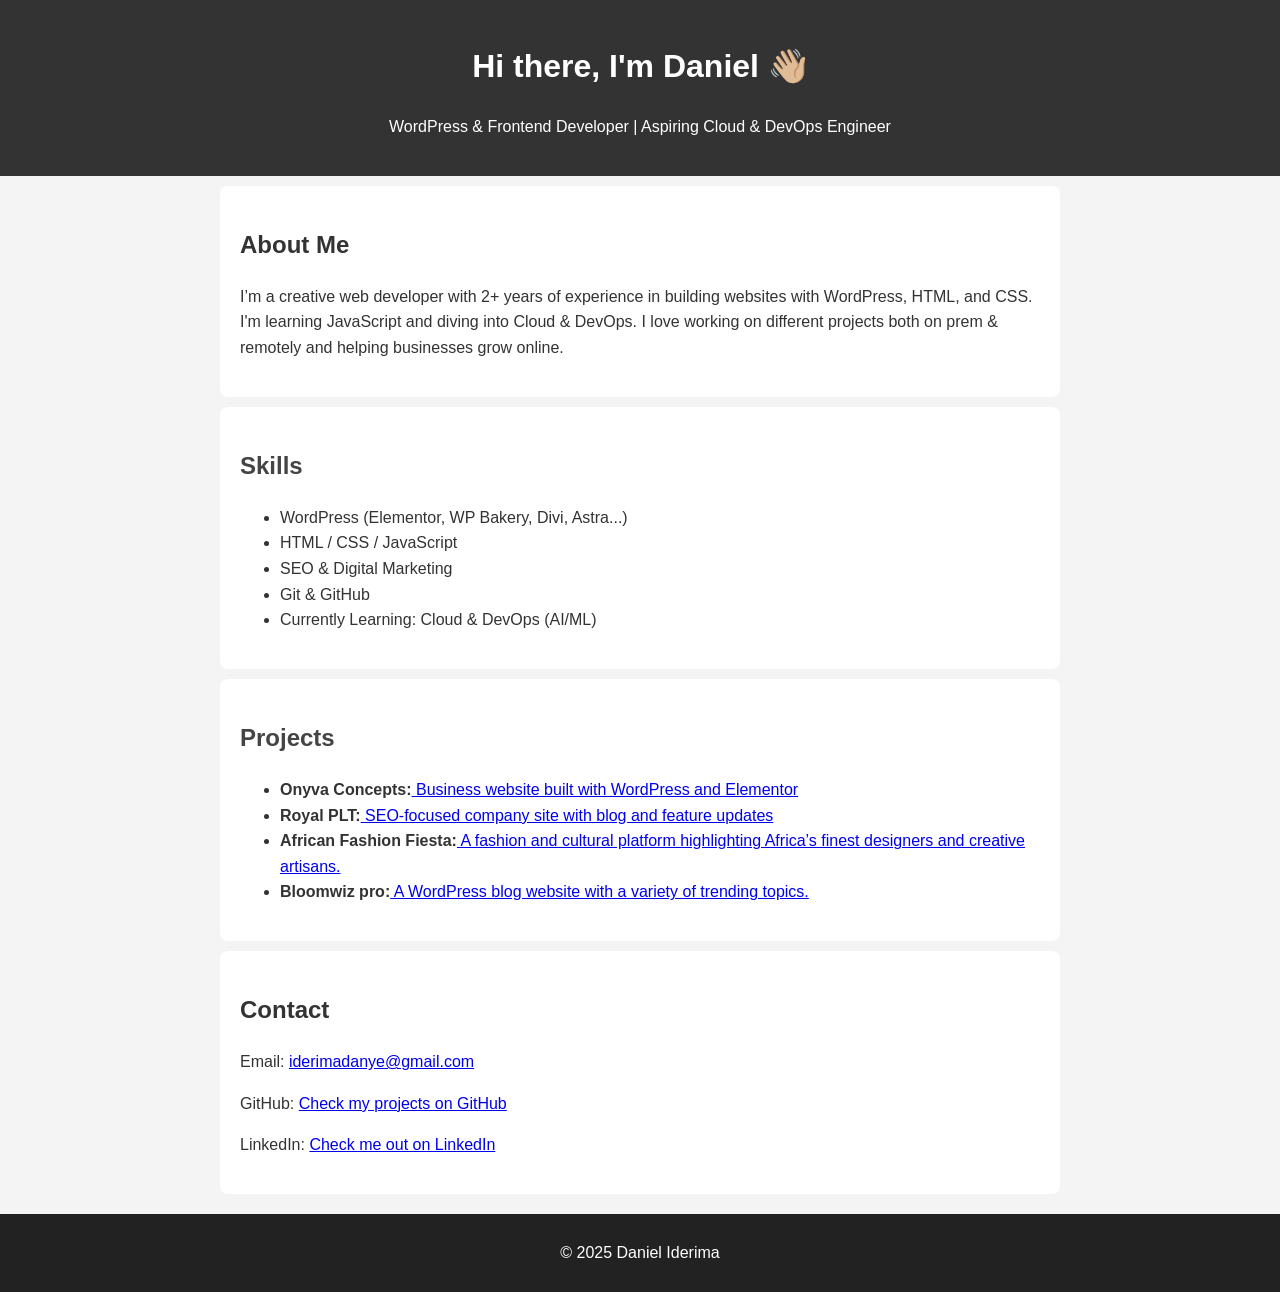
==== index.html @ c2c0e484 "add new site links" ====
<!DOCTYPE html>
<html lang="en">
<head>
    <meta charset="UTF-8">
    <meta name="viewport" content="width=device-width, initial-scale=1.0">
    <title>Iderima's Portfolio</title>
    <link rel="stylesheet" href="style.css">
</head>
<body>
    <!--Introduction-->
    <header>
        <h1>Hi there, I'm Daniel 👋🏼</h1>
        <p> WordPress & Frontend Developer | Aspiring Cloud & DevOps Engineer </p>
    </header>

    <!--About-->
    <section id="about">
        <h1>About Me</h1>
        <p>I’m a creative web developer with 2+ years of experience in building websites with WordPress, HTML, and CSS. I'm learning JavaScript and diving into Cloud & DevOps. I love working on different projects both on prem & remotely and helping businesses grow online.</p>
    </section>
    
    <!--Skills-->
    <section id="skills">
        <h2>Skills</h2>
        <p>
            <ul>
                <li>WordPress (Elementor, WP Bakery, Divi, Astra...)</li>
                <li>HTML / CSS / JavaScript</li>
                <li>SEO & Digital Marketing</li>
                <li>Git & GitHub</li>
                <li>Currently Learning: Cloud & DevOps (AI/ML)</li>
            </ul>
        </p>
    </section>

    <!--Projects-->
     <section id="projects">
        <h2>Projects</h2>
        <ul>
            <li><strong>Onyva Concepts:</strong><a href="https://onyvaconcepts.com"> Business website built with WordPress and Elementor</a></li>
            <li><strong>Royal PLT:</strong><a href="https://royalplt.net"> SEO-focused company site with blog and feature updates</a></li>
            <li><strong>African Fashion Fiesta:</strong><a href="https://africanfashionfiesta.com">  A fashion and cultural platform highlighting Africa’s finest designers and creative artisans.</a></li>	
	    <li><strong>Bloomwiz pro:</strong><a href="https://bloomwiz.pro"> A WordPress blog website with a variety of trending topics.</a></li>

        </ul>
    </section>
    
    <!--Contact-->
    <section id="contact">
        <h1>Contact</h1>
        <p>Email: <a href="mailto:iderimadanye@gmail.com">iderimadanye@gmail.com</a></p> 
        <p>GitHub: <a href="https://babadeeesu.github.io/Iderima-portfolio/" target="_blank">Check my projects on GitHub</a></p>   
        <p>LinkedIn: <a href="https://linkedin.com/in/daniel-iderima-666298228/" target="_blank">Check me out on LinkedIn</a></p>   

    </section>

    <footer>
        <p>© 2025 Daniel Iderima</p>
    </footer>
</body>
</html>
---- style.css ----
body {
    font-family: Arial, sans-serif;
    margin: 0;
    padding: 0;
    line-height: 1.6;
    background-color: #f4f4f4;
    color: #333;
}

header {
    background-color: #333;
    color: #fff;
    padding: 20px;
    text-align: center;
}

section {
    padding: 20px;
    margin: 0 auto;
    max-width: 800px;
    background: white;
    margin-top: 10px;
    border-radius: 8px;
}

h2 {
    color: #444;
}

footer {
    text-align: center;
    padding: 10px;
    background: #222;
    color: white;
    margin-top: 20px;
}
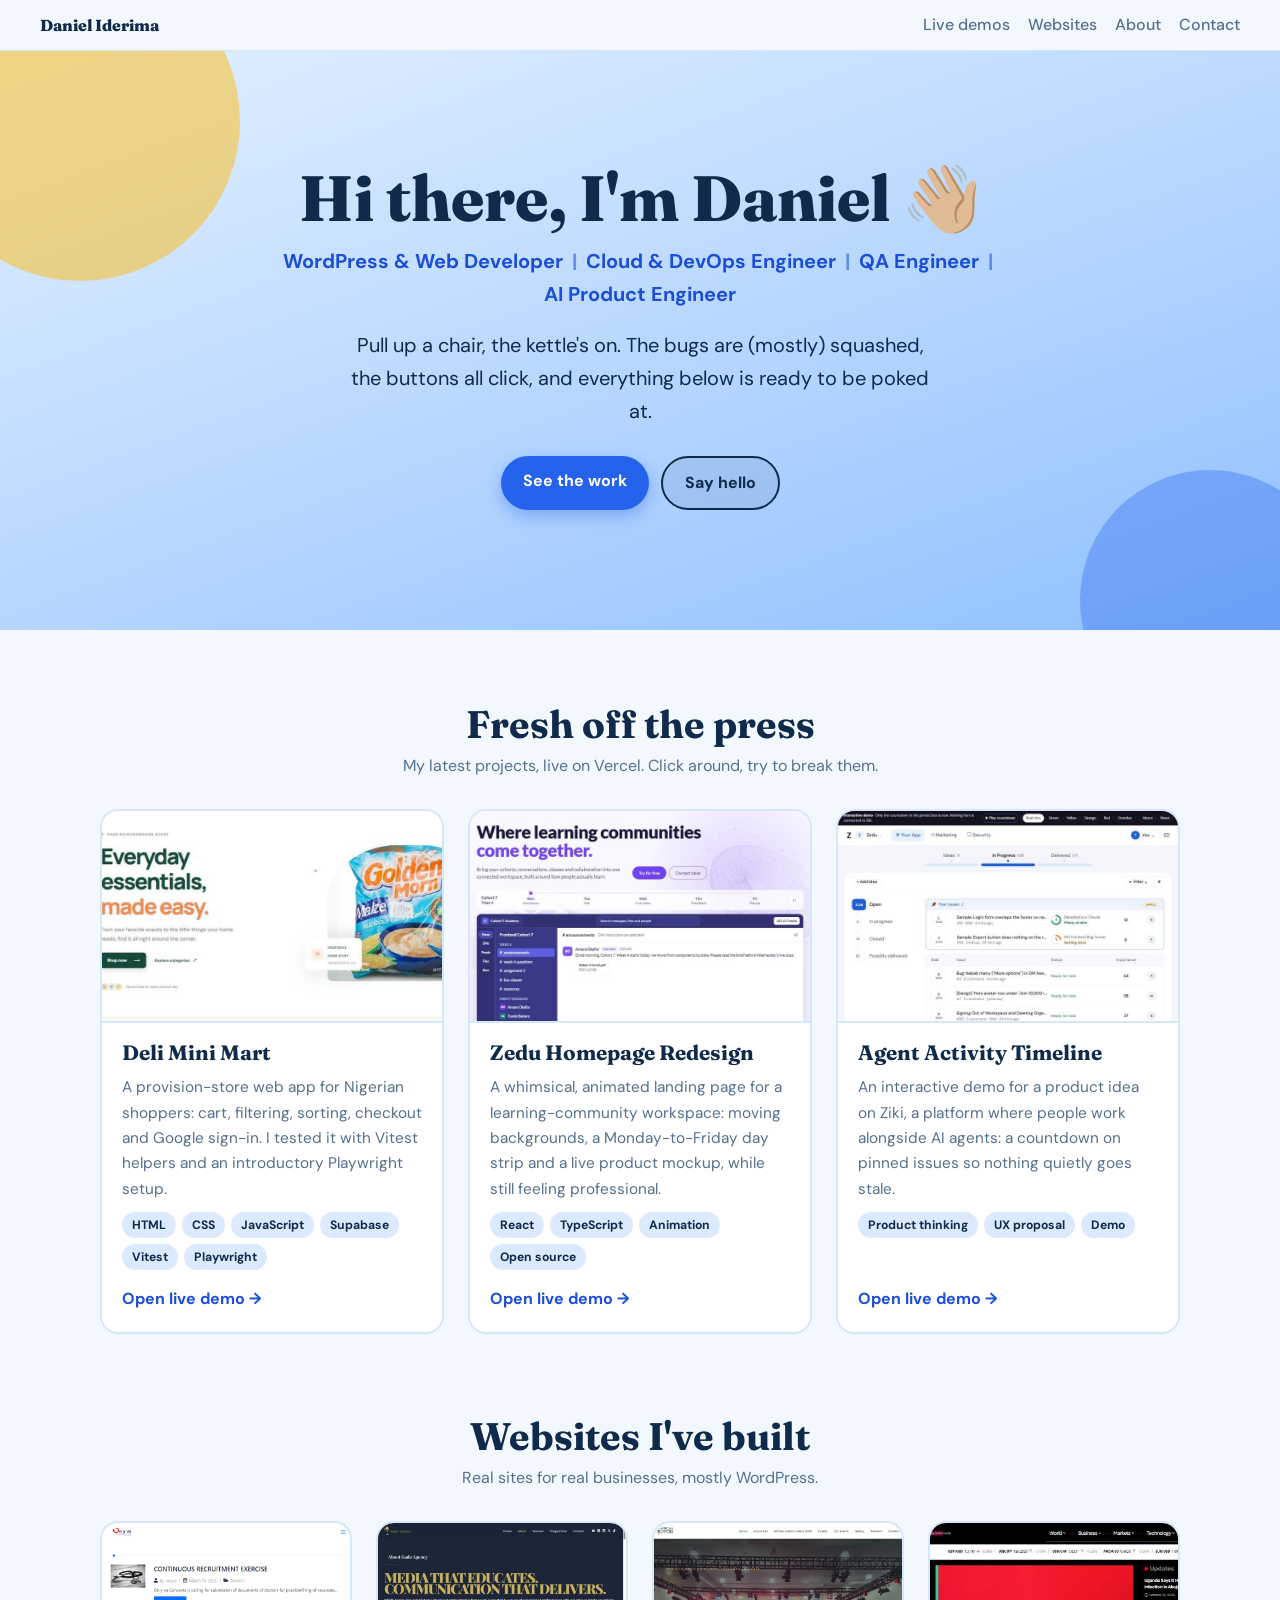
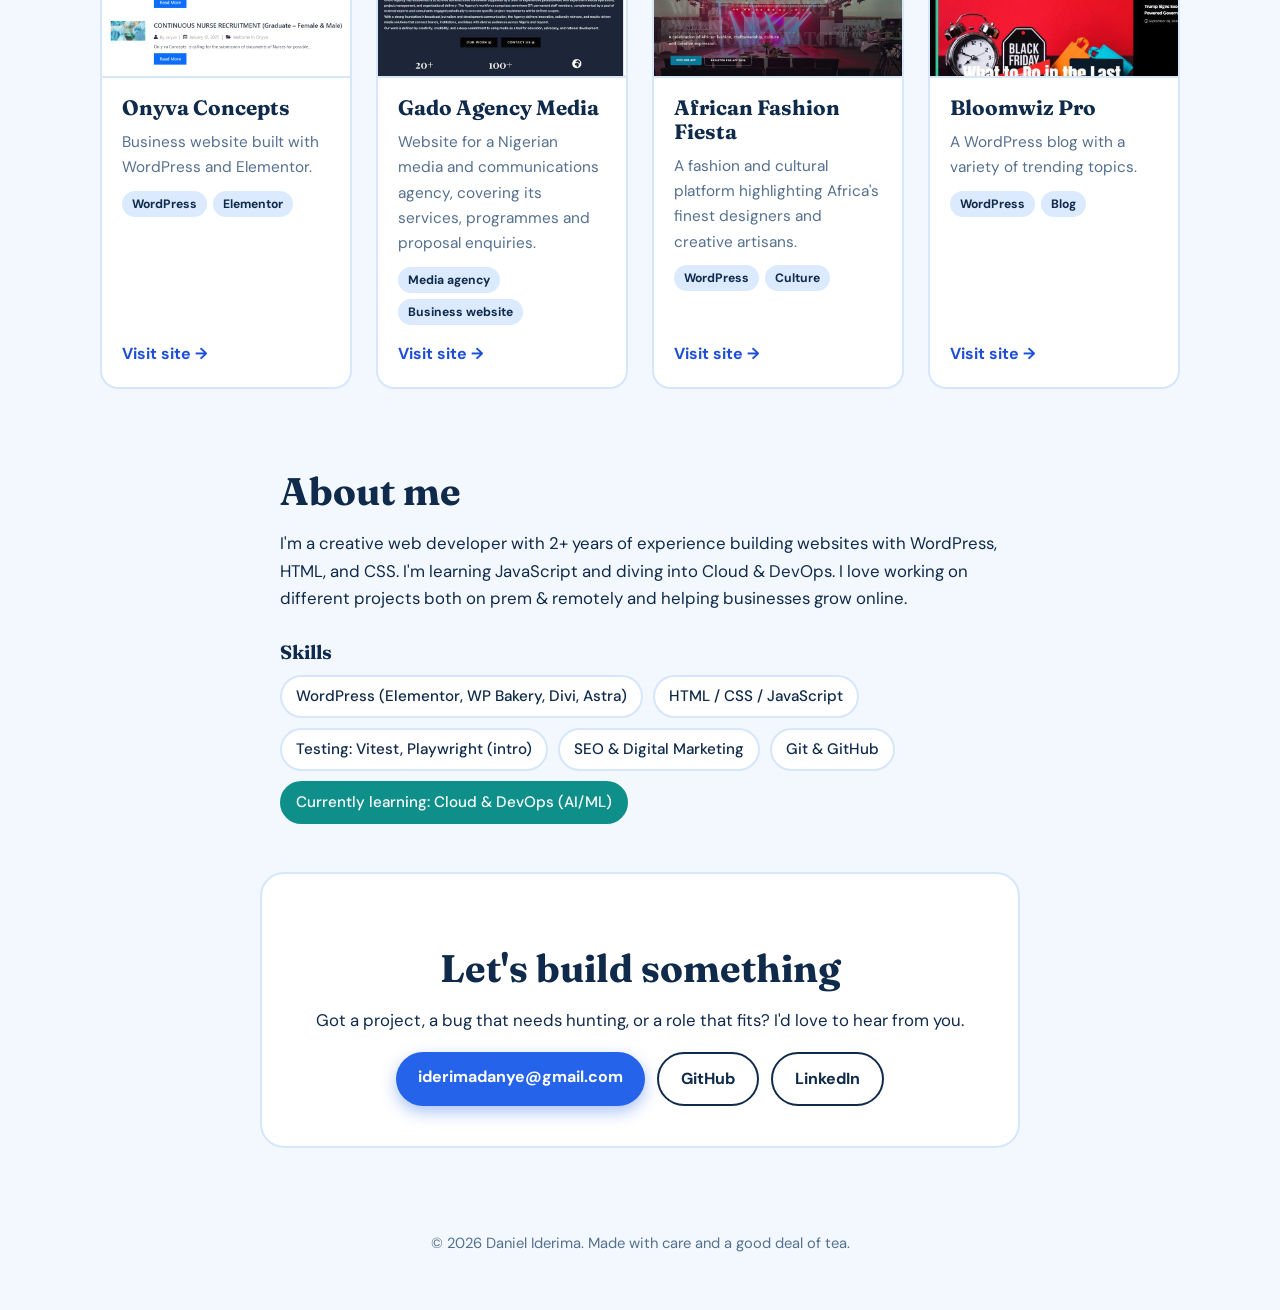
==== commit 9cbff121: "Redesign portfolio: blue theme, project cards with live screenshots, Vercel demos Co-Authored-By: Cl" ====
--- a/index.html
+++ b/index.html
@@ -3,60 +3,160 @@
 <head>
     <meta charset="UTF-8">
     <meta name="viewport" content="width=device-width, initial-scale=1.0">
-    <title>Iderima's Portfolio</title>
+    <title>Daniel Iderima | Portfolio</title>
+    <meta name="description" content="Daniel Iderima: WordPress and web developer, cloud and DevOps, QA and AI product engineer. Live demos and client sites.">
+    <link rel="preconnect" href="https://fonts.googleapis.com">
+    <link rel="preconnect" href="https://fonts.gstatic.com" crossorigin>
+    <link href="https://fonts.googleapis.com/css2?family=DM+Sans:wght@400;500;700&family=Fraunces:opsz,wght@9..144,600;9..144,800&display=swap" rel="stylesheet">
     <link rel="stylesheet" href="style.css">
 </head>
 <body>
+    <a class="skip" href="#work">Skip to the work</a>
+
+    <nav class="nav" aria-label="Main">
+        <a class="brand" href="#top">Daniel Iderima</a>
+        <ul>
+            <li><a href="#vercel">Live demos</a></li>
+            <li><a href="#sites">Websites</a></li>
+            <li><a href="#about">About</a></li>
+            <li><a href="#contact">Contact</a></li>
+        </ul>
+    </nav>
+
     <!--Introduction-->
-    <header>
-        <h1>Hi there, I'm Daniel 👋🏼</h1>
-        <p> WordPress & Frontend Developer | Aspiring Cloud & DevOps Engineer </p>
+    <header id="top" class="hero">
+        <div class="hero-inner">
+            <h1>Hi there, I'm Daniel <span class="wave" aria-hidden="true">👋🏼</span></h1>
+            <p class="tagline"><span>WordPress &amp; Web Developer</span> <i>|</i> <span>Cloud &amp; DevOps Engineer</span> <i>|</i> <span>QA Engineer</span> <i>|</i> <span>AI Product Engineer</span></p>
+            <p class="welcome">Pull up a chair, the kettle's on. The bugs are (mostly) squashed, the buttons all click, and everything below is ready to be poked at.</p>
+            <div class="cta">
+                <a class="btn primary" href="#work">See the work</a>
+                <a class="btn ghost" href="#contact">Say hello</a>
+            </div>
+        </div>
+        <span class="blob b1" aria-hidden="true"></span>
+        <span class="blob b2" aria-hidden="true"></span>
     </header>
 
-    <!--About-->
-    <section id="about">
-        <h1>About Me</h1>
-        <p>I’m a creative web developer with 2+ years of experience in building websites with WordPress, HTML, and CSS. I'm learning JavaScript and diving into Cloud & DevOps. I love working on different projects both on prem & remotely and helping businesses grow online.</p>
-    </section>
-    
-    <!--Skills-->
-    <section id="skills">
-        <h2>Skills</h2>
-        <p>
-            <ul>
-                <li>WordPress (Elementor, WP Bakery, Divi, Astra...)</li>
+    <main id="work">
+        <!--Latest Vercel projects-->
+        <section id="vercel" class="block">
+            <div class="section-head">
+                <h2>Fresh off the press</h2>
+                <p>My latest projects, live on Vercel. Click around, try to break them.</p>
+            </div>
+            <div class="grid">
+                <a class="card" href="https://deli-mini-mart.vercel.app/" target="_blank" rel="noopener">
+                    <div class="thumb photo"><img src="images/deli-card.jpg" alt="Deli Mini Mart homepage" loading="lazy" width="800" height="500"></div>
+                    <div class="body">
+                        <h3>Deli Mini Mart</h3>
+                        <p>A provision-store web app for Nigerian shoppers: cart, filtering, sorting, checkout and Google sign-in. I tested it with Vitest helpers and an introductory Playwright setup.</p>
+                        <ul class="tags"><li>HTML</li><li>CSS</li><li>JavaScript</li><li>Supabase</li><li>Vitest</li><li>Playwright</li></ul>
+                        <span class="go">Open live demo →</span>
+                    </div>
+                </a>
+
+                <a class="card" href="https://zedu-whimsi.vercel.app/" target="_blank" rel="noopener">
+                    <div class="thumb photo"><img src="images/zedu-card.jpg" alt="Zedu homepage with the Monday to Friday strip and product mockup" loading="lazy" width="800" height="500"></div>
+                    <div class="body">
+                        <h3>Zedu Homepage Redesign</h3>
+                        <p>A whimsical, animated landing page for a learning-community workspace: moving backgrounds, a Monday-to-Friday day strip and a live product mockup, while still feeling professional.</p>
+                        <ul class="tags"><li>React</li><li>TypeScript</li><li>Animation</li><li>Open source</li></ul>
+                        <span class="go">Open live demo →</span>
+                    </div>
+                </a>
+
+                <a class="card" href="https://agent-activity-timeline.vercel.app/" target="_blank" rel="noopener">
+                    <div class="thumb photo"><img src="images/timeline-card.jpg" alt="Interactive demo of the pinned issue countdown" loading="lazy" width="800" height="500"></div>
+                    <div class="body">
+                        <h3>Agent Activity Timeline</h3>
+                        <p>An interactive demo for a product idea on Ziki, a platform where people work alongside AI agents: a countdown on pinned issues so nothing quietly goes stale.</p>
+                        <ul class="tags"><li>Product thinking</li><li>UX proposal</li><li>Demo</li></ul>
+                        <span class="go">Open live demo →</span>
+                    </div>
+                </a>
+            </div>
+        </section>
+
+        <!--Websites-->
+        <section id="sites" class="block">
+            <div class="section-head">
+                <h2>Websites I've built</h2>
+                <p>Real sites for real businesses, mostly WordPress.</p>
+            </div>
+            <div class="grid grid-4">
+                <a class="card" href="https://onyvaconcepts.com" target="_blank" rel="noopener">
+                    <div class="thumb photo"><img src="images/onyva1-card.jpg" alt="Onyva Concepts website showing recruitment posts" loading="lazy" width="800" height="496"></div>
+                    <div class="body">
+                        <h3>Onyva Concepts</h3>
+                        <p>Business website built with WordPress and Elementor.</p>
+                        <ul class="tags"><li>WordPress</li><li>Elementor</li></ul>
+                        <span class="go">Visit site →</span>
+                    </div>
+                </a>
+
+                <a class="card" href="https://gadoagencymedia.com" target="_blank" rel="noopener">
+                    <div class="thumb photo"><img src="images/gado-card.jpg" alt="Gado Agency about page" loading="lazy" width="800" height="500"></div>
+                    <div class="body">
+                        <h3>Gado Agency Media</h3>
+                        <p>Website for a Nigerian media and communications agency, covering its services, programmes and proposal enquiries.</p>
+                        <ul class="tags"><li>Media agency</li><li>Business website</li></ul>
+                        <span class="go">Visit site →</span>
+                    </div>
+                </a>
+
+                <a class="card" href="https://africanfashionfiesta.com" target="_blank" rel="noopener">
+                    <div class="thumb photo"><img src="images/aff-card.jpg" alt="African Fashion Fiesta homepage showing a runway stage" loading="lazy" width="800" height="500"></div>
+                    <div class="body">
+                        <h3>African Fashion Fiesta</h3>
+                        <p>A fashion and cultural platform highlighting Africa's finest designers and creative artisans.</p>
+                        <ul class="tags"><li>WordPress</li><li>Culture</li></ul>
+                        <span class="go">Visit site →</span>
+                    </div>
+                </a>
+
+                <a class="card" href="https://bloomwiz.pro" target="_blank" rel="noopener">
+                    <div class="thumb photo"><img src="images/bloomwiz-card.jpg" alt="Bloomwiz news site homepage" loading="lazy" width="800" height="500"></div>
+                    <div class="body">
+                        <h3>Bloomwiz Pro</h3>
+                        <p>A WordPress blog with a variety of trending topics.</p>
+                        <ul class="tags"><li>WordPress</li><li>Blog</li></ul>
+                        <span class="go">Visit site →</span>
+                    </div>
+                </a>
+            </div>
+        </section>
+
+        <!--About-->
+        <section id="about" class="block narrow">
+            <h2>About me</h2>
+            <p>I'm a creative web developer with 2+ years of experience building websites with WordPress, HTML, and CSS. I'm learning JavaScript and diving into Cloud &amp; DevOps. I love working on different projects both on prem &amp; remotely and helping businesses grow online.</p>
+
+            <h3 class="sub">Skills</h3>
+            <ul class="chips">
+                <li>WordPress (Elementor, WP Bakery, Divi, Astra)</li>
                 <li>HTML / CSS / JavaScript</li>
-                <li>SEO & Digital Marketing</li>
-                <li>Git & GitHub</li>
-                <li>Currently Learning: Cloud & DevOps (AI/ML)</li>
+                <li>Testing: Vitest, Playwright (intro)</li>
+                <li>SEO &amp; Digital Marketing</li>
+                <li>Git &amp; GitHub</li>
+                <li class="learning">Currently learning: Cloud &amp; DevOps (AI/ML)</li>
             </ul>
-        </p>
-    </section>
+        </section>
 
-    <!--Projects-->
-     <section id="projects">
-        <h2>Projects</h2>
-        <ul>
-            <li><strong>Onyva Concepts:</strong><a href="https://onyvaconcepts.com"> Business website built with WordPress and Elementor</a></li>
-            <li><strong>Royal PLT:</strong><a href="https://royalplt.net"> SEO-focused company site with blog and feature updates</a></li>
-            <li><strong>African Fashion Fiesta:</strong><a href="https://africanfashionfiesta.com">  A fashion and cultural platform highlighting Africa’s finest designers and creative artisans.</a></li>	
-	    <li><strong>Bloomwiz pro:</strong><a href="https://bloomwiz.pro"> A WordPress blog website with a variety of trending topics.</a></li>
-
-        </ul>
-    </section>
-    
-    <!--Contact-->
-    <section id="contact">
-        <h1>Contact</h1>
-        <p>Email: <a href="mailto:iderimadanye@gmail.com">iderimadanye@gmail.com</a></p> 
-        <p>GitHub: <a href="https://babadeeesu.github.io/Iderima-portfolio/" target="_blank">Check my projects on GitHub</a></p>   
-        <p>LinkedIn: <a href="https://linkedin.com/in/daniel-iderima-666298228/" target="_blank">Check me out on LinkedIn</a></p>   
-
-    </section>
+        <!--Contact-->
+        <section id="contact" class="block narrow contact">
+            <h2>Let's build something</h2>
+            <p>Got a project, a bug that needs hunting, or a role that fits? I'd love to hear from you.</p>
+            <div class="cta">
+                <a class="btn primary" href="mailto:iderimadanye@gmail.com">iderimadanye@gmail.com</a>
+                <a class="btn ghost" href="https://github.com/BabadeeEsu" target="_blank" rel="noopener">GitHub</a>
+                <a class="btn ghost" href="https://linkedin.com/in/daniel-iderima-666298228/" target="_blank" rel="noopener">LinkedIn</a>
+            </div>
+        </section>
+    </main>
 
     <footer>
-        <p>© 2025 Daniel Iderima</p>
+        <p>© 2026 Daniel Iderima. Made with care and a good deal of tea.</p>
     </footer>
 </body>
 </html>
-
--- a/style.css
+++ b/style.css
@@ -1,36 +1,141 @@
-body {
-    font-family: Arial, sans-serif;
-    margin: 0;
-    padding: 0;
-    line-height: 1.6;
-    background-color: #f4f4f4;
-    color: #333;
+
+:root {
+    --bg: #f3f8ff; --paper: #ffffff; --ink: #0f2a4a; --muted: #55708f; --line: #d6e6fb;
+    --accent: #2563eb; --accent-dark: #1d4ed8; --pop: #fbbf24; --tint: #dbeafe; --chip: #0f8f8a;
+    --hero-grad: linear-gradient(160deg, #e3f0ff 0%, #b9d8ff 50%, #8fc0ff 100%);
+    --hero-ink: #0f2a4a; --hero-tag: #1d4ed8; --shadow-rgb: 30, 64, 130;
 }
 
-header {
-    background-color: #333;
-    color: #fff;
-    padding: 20px;
-    text-align: center;
+* { box-sizing: border-box; }
+html { scroll-behavior: smooth; }
+
+body {
+    margin: 0;
+    font-family: "DM Sans", system-ui, -apple-system, "Segoe UI", Arial, sans-serif;
+    line-height: 1.65;
+    background: var(--bg);
+    color: var(--ink);
 }
 
-section {
-    padding: 20px;
-    margin: 0 auto;
-    max-width: 800px;
-    background: white;
-    margin-top: 10px;
-    border-radius: 8px;
+h1, h2, h3 { font-family: "Fraunces", Georgia, serif; line-height: 1.15; }
+a { color: var(--accent-dark); }
+img { max-width: 100%; display: block; }
+
+.skip {
+    position: absolute; left: -999px; top: 0;
+    background: var(--ink); color: #fff; padding: 8px 14px; z-index: 100;
+}
+.skip:focus { left: 8px; top: 8px; }
+
+/* Nav */
+.nav {
+    position: sticky; top: 0; z-index: 50;
+    display: flex; justify-content: space-between; align-items: center;
+    padding: 12px clamp(16px, 4vw, 40px);
+    background: color-mix(in srgb, var(--bg) 92%, transparent);
+    backdrop-filter: blur(8px);
+    border-bottom: 1px solid var(--line);
+}
+.brand { font-family: "Fraunces", Georgia, serif; font-weight: 800; text-decoration: none; color: var(--ink); }
+.nav ul { display: flex; gap: 18px; list-style: none; margin: 0; padding: 0; flex-wrap: wrap; }
+.nav ul a { text-decoration: none; color: var(--muted); font-weight: 500; }
+.nav ul a:hover, .nav ul a:focus-visible { color: var(--accent-dark); }
+
+/* Hero */
+.hero {
+    position: relative; overflow: hidden;
+    padding: clamp(56px, 10vw, 110px) 20px clamp(64px, 10vw, 120px);
+    text-align: center;
+    background: var(--hero-grad);
+}
+.hero-inner { position: relative; z-index: 2; max-width: 760px; margin: 0 auto; }
+.hero h1 { color: var(--hero-ink); font-size: clamp(2.2rem, 6vw, 4rem); font-weight: 800; margin: 0 0 10px; }
+.wave { display: inline-block; transform-origin: 70% 80%; animation: wave 2.6s ease-in-out infinite; }
+.tagline { font-size: clamp(1rem, 2.4vw, 1.25rem); font-weight: 700; color: var(--hero-tag); margin: 0 0 18px; }
+.tagline span { white-space: nowrap; }
+.tagline i { font-style: normal; opacity: .55; margin: 0 4px; }
+.welcome { color: var(--hero-ink); font-size: clamp(1.05rem, 2.2vw, 1.25rem); max-width: 600px; margin: 0 auto 28px; }
+
+.blob { position: absolute; border-radius: 50%; z-index: 1; opacity: 0.55; }
+.b1 { width: 320px; height: 320px; background: var(--pop); top: -90px; left: -80px; animation: float 9s ease-in-out infinite; }
+.b2 { width: 260px; height: 260px; background: var(--accent); bottom: -100px; right: -60px; opacity: 0.35; animation: float 11s ease-in-out infinite reverse; }
+
+/* Buttons */
+.cta { display: flex; gap: 12px; justify-content: center; flex-wrap: wrap; }
+.btn {
+    display: inline-block; padding: 12px 22px; border-radius: 999px;
+    font-weight: 700; text-decoration: none;
+    transition: transform .2s ease, box-shadow .2s ease, background .2s ease;
+}
+.btn.primary { background: var(--accent); color: #fff; box-shadow: 0 6px 16px color-mix(in srgb, var(--accent) 38%, transparent); }
+.btn.primary:hover, .btn.primary:focus-visible { background: var(--accent-dark); transform: translateY(-2px) rotate(-1deg); }
+.btn.ghost { background: rgba(255,255,255,.7); color: var(--ink); border: 2px solid var(--ink); }
+.hero .btn.ghost { color: var(--hero-ink); border-color: var(--hero-ink); background: color-mix(in srgb, var(--hero-ink) 8%, transparent); }
+.btn.ghost:hover, .btn.ghost:focus-visible { background: #fff; transform: translateY(-2px) rotate(1deg); }
+
+/* Sections */
+.block { max-width: 1120px; margin: 0 auto; padding: clamp(40px, 6vw, 72px) 20px 8px; }
+.block.narrow { max-width: 760px; }
+.section-head { text-align: center; margin-bottom: 30px; }
+.section-head h2, .block > h2 { font-size: clamp(1.7rem, 4vw, 2.4rem); margin: 0 0 6px; }
+.section-head p { color: var(--muted); margin: 0; }
+
+/* Cards */
+.grid { display: grid; gap: 24px; grid-template-columns: repeat(auto-fit, minmax(290px, 1fr)); }
+.grid-4 { grid-template-columns: repeat(auto-fit, minmax(240px, 1fr)); }
+
+.card {
+    display: flex; flex-direction: column;
+    background: var(--paper); color: var(--ink);
+    border: 2px solid var(--line); border-radius: 18px; overflow: hidden;
+    text-decoration: none; box-shadow: var(--shadow);
+    transition: transform .25s cubic-bezier(.3, 1.4, .5, 1), box-shadow .25s ease, border-color .25s ease;
+}
+.card:hover, .card:focus-visible {
+    transform: rotate(-2deg) translateY(-8px) scale(1.02);
+    box-shadow: 0 18px 36px rgba(var(--shadow-rgb), .22);
+    border-color: var(--pop);
+}
+.grid .card:nth-child(even):hover, .grid .card:nth-child(even):focus-visible { transform: rotate(2deg) translateY(-8px) scale(1.02); }
+.card:focus-visible { outline: 3px solid var(--accent); outline-offset: 3px; }
+
+.thumb { aspect-ratio: 16 / 10; display: grid; place-items: center; overflow: hidden; border-bottom: 2px solid var(--line); }
+.thumb span { font-size: 3.4rem; transition: transform .3s ease; }
+.card:hover .thumb span { transform: scale(1.2) rotate(8deg); }
+.thumb.photo img { width: 100%; height: 100%; object-fit: cover; object-position: top; }
+
+.body { display: flex; flex-direction: column; gap: 10px; padding: 18px 20px 20px; flex: 1; }
+.body h3 { margin: 0; font-size: 1.3rem; }
+.body p { margin: 0; color: var(--muted); font-size: .96rem; }
+.tags { display: flex; flex-wrap: wrap; gap: 6px; list-style: none; margin: 0; padding: 0; }
+.tags li { background: var(--tint); color: var(--ink); font-size: .76rem; font-weight: 700; padding: 3px 10px; border-radius: 999px; }
+.go { margin-top: auto; padding-top: 6px; font-weight: 700; color: var(--accent-dark); }
+
+/* About + chips */
+.block.narrow p { font-size: 1.05rem; }
+.sub { margin: 28px 0 12px; font-size: 1.2rem; }
+.chips { display: flex; flex-wrap: wrap; gap: 10px; list-style: none; margin: 0; padding: 0; }
+.chips li { background: var(--paper); border: 2px solid var(--line); padding: 7px 14px; border-radius: 999px; font-weight: 500; font-size: .95rem; }
+.chips li.learning { background: var(--chip); border-color: var(--chip); color: #fff; }
+
+/* Contact */
+.contact { text-align: center; margin-top: 40px; margin-bottom: 40px; background: var(--paper); border: 2px solid var(--line); border-radius: 24px; padding-bottom: 40px; box-shadow: var(--shadow); }
+.contact .btn.ghost { background: transparent; }
+
+footer { text-align: center; padding: 28px 20px 40px; color: var(--muted); font-size: .92rem; }
+
+@keyframes wave { 0%, 60%, 100% { transform: rotate(0); } 10%, 30% { transform: rotate(16deg); } 20%, 40% { transform: rotate(-10deg); } 50% { transform: rotate(8deg); } }
+@keyframes float { 0%, 100% { transform: translateY(0); } 50% { transform: translateY(22px); } }
+
+@media (max-width: 560px) {
+    .nav ul { gap: 12px; font-size: .9rem; }
+    .brand { display: none; }
+    .nav { justify-content: center; }
 }
 
-h2 {
-    color: #444;
+@media (prefers-reduced-motion: reduce) {
+    html { scroll-behavior: auto; }
+    .wave, .blob { animation: none; }
+    .card, .btn, .thumb span { transition: none; }
+    .card:hover, .card:focus-visible, .grid .card:nth-child(even):hover { transform: none; }
 }
-
-footer {
-    text-align: center;
-    padding: 10px;
-    background: #222;
-    color: white;
-    margin-top: 20px;
-}
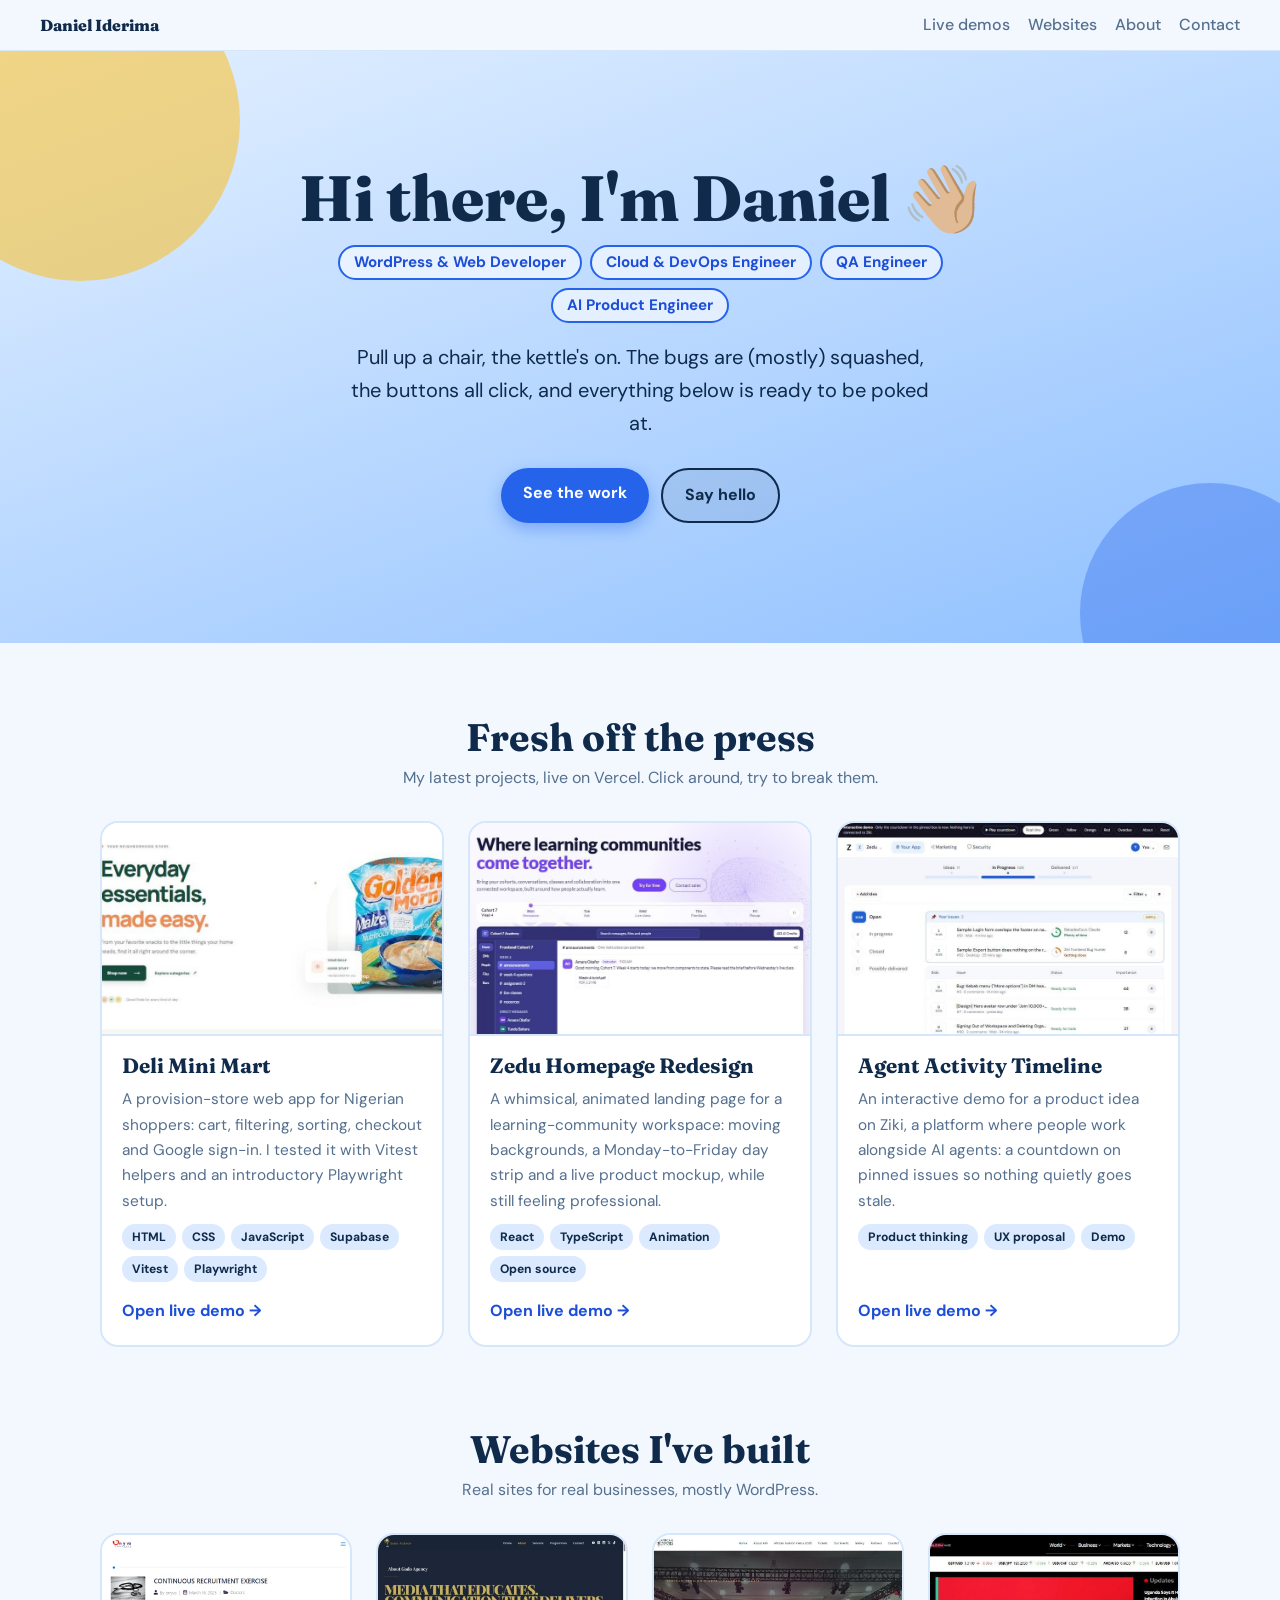
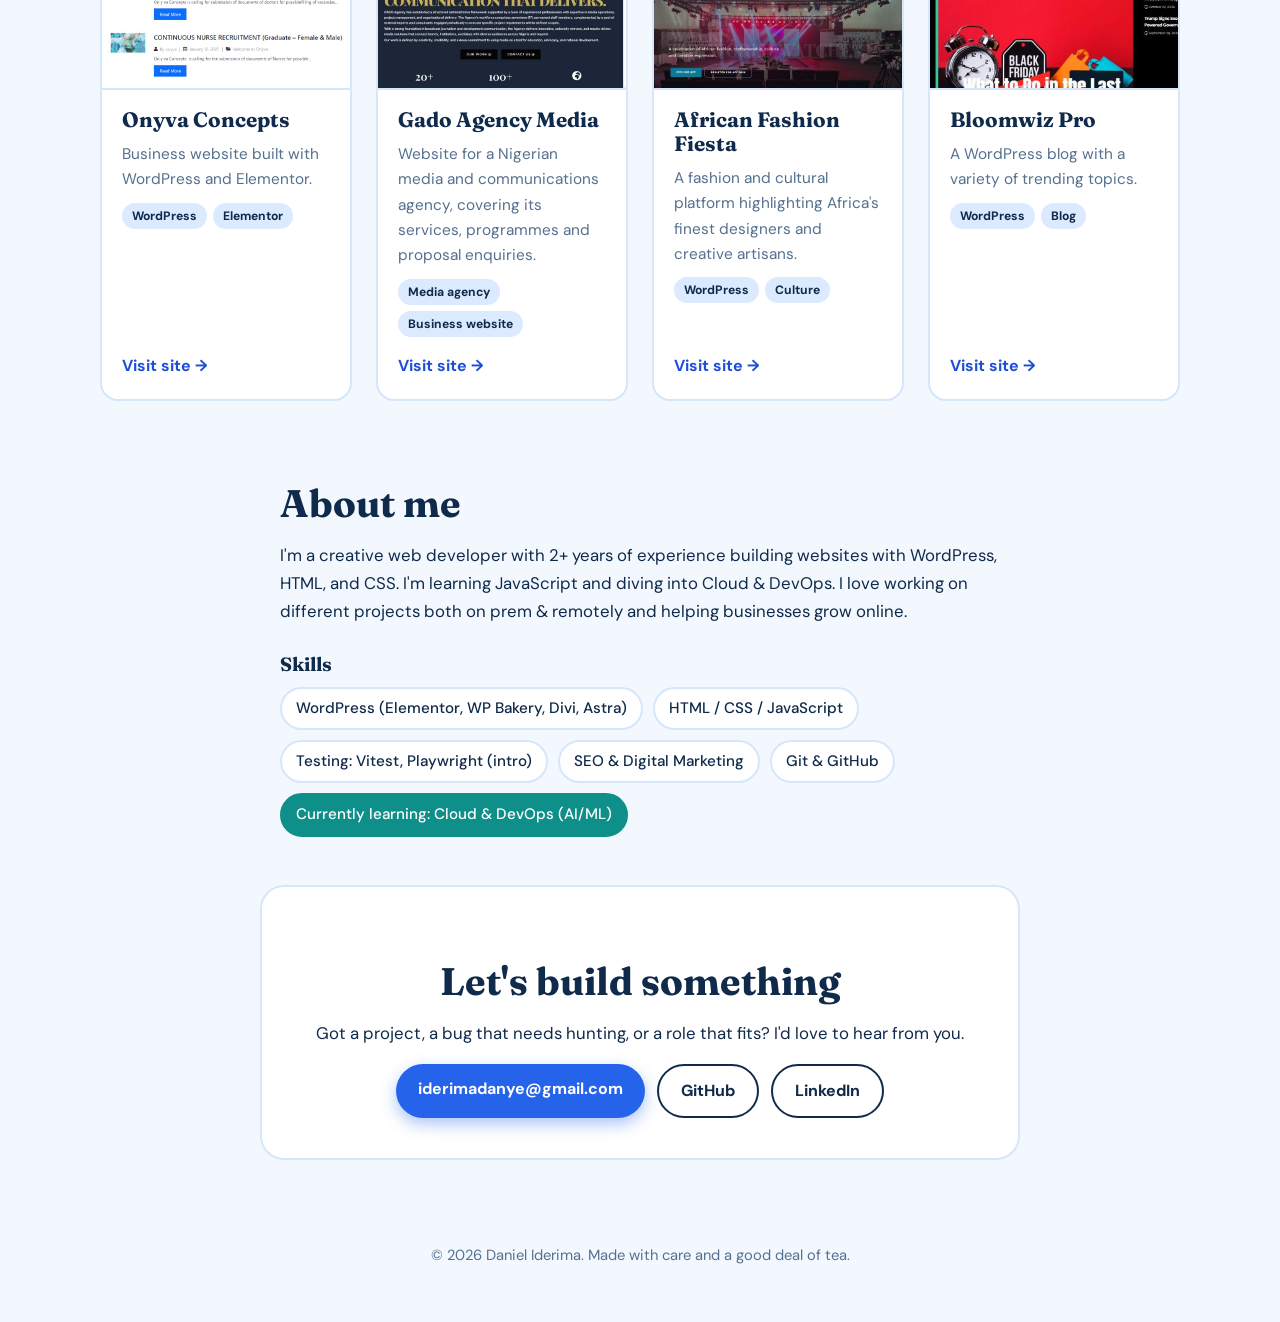
==== commit 3347e84b: "Show roles as pills Co-Authored-By: Claude Sonnet 5.5 <noreply@anthropic.com> Claude-Session: https:" ====
--- a/index.html
+++ b/index.html
@@ -8,7 +8,7 @@
     <link rel="preconnect" href="https://fonts.googleapis.com">
     <link rel="preconnect" href="https://fonts.gstatic.com" crossorigin>
     <link href="https://fonts.googleapis.com/css2?family=DM+Sans:wght@400;500;700&family=Fraunces:opsz,wght@9..144,600;9..144,800&display=swap" rel="stylesheet">
-    <link rel="stylesheet" href="style.css">
+    <link rel="stylesheet" href="style.css?v=3">
 </head>
 <body>
     <a class="skip" href="#work">Skip to the work</a>
@@ -27,7 +27,7 @@
     <header id="top" class="hero">
         <div class="hero-inner">
             <h1>Hi there, I'm Daniel <span class="wave" aria-hidden="true">👋🏼</span></h1>
-            <p class="tagline"><span>WordPress &amp; Web Developer</span> <i>|</i> <span>Cloud &amp; DevOps Engineer</span> <i>|</i> <span>QA Engineer</span> <i>|</i> <span>AI Product Engineer</span></p>
+            <p class="tagline"><span>WordPress &amp; Web Developer</span> <span>Cloud &amp; DevOps Engineer</span> <span>QA Engineer</span> <span>AI Product Engineer</span></p>
             <p class="welcome">Pull up a chair, the kettle's on. The bugs are (mostly) squashed, the buttons all click, and everything below is ready to be poked at.</p>
             <div class="cta">
                 <a class="btn primary" href="#work">See the work</a>
--- a/style.css
+++ b/style.css
@@ -52,8 +52,8 @@
 .hero h1 { color: var(--hero-ink); font-size: clamp(2.2rem, 6vw, 4rem); font-weight: 800; margin: 0 0 10px; }
 .wave { display: inline-block; transform-origin: 70% 80%; animation: wave 2.6s ease-in-out infinite; }
 .tagline { font-size: clamp(1rem, 2.4vw, 1.25rem); font-weight: 700; color: var(--hero-tag); margin: 0 0 18px; }
-.tagline span { white-space: nowrap; }
-.tagline i { font-style: normal; opacity: .55; margin: 0 4px; }
+.tagline { display: flex; flex-wrap: wrap; justify-content: center; gap: 8px; }
+.tagline span { white-space: nowrap; background: rgba(255,255,255,.6); border: 2px solid var(--accent); color: var(--accent-dark); padding: 3px 14px; border-radius: 999px; font-size: .95rem; }
 .welcome { color: var(--hero-ink); font-size: clamp(1.05rem, 2.2vw, 1.25rem); max-width: 600px; margin: 0 auto 28px; }
 
 .blob { position: absolute; border-radius: 50%; z-index: 1; opacity: 0.55; }
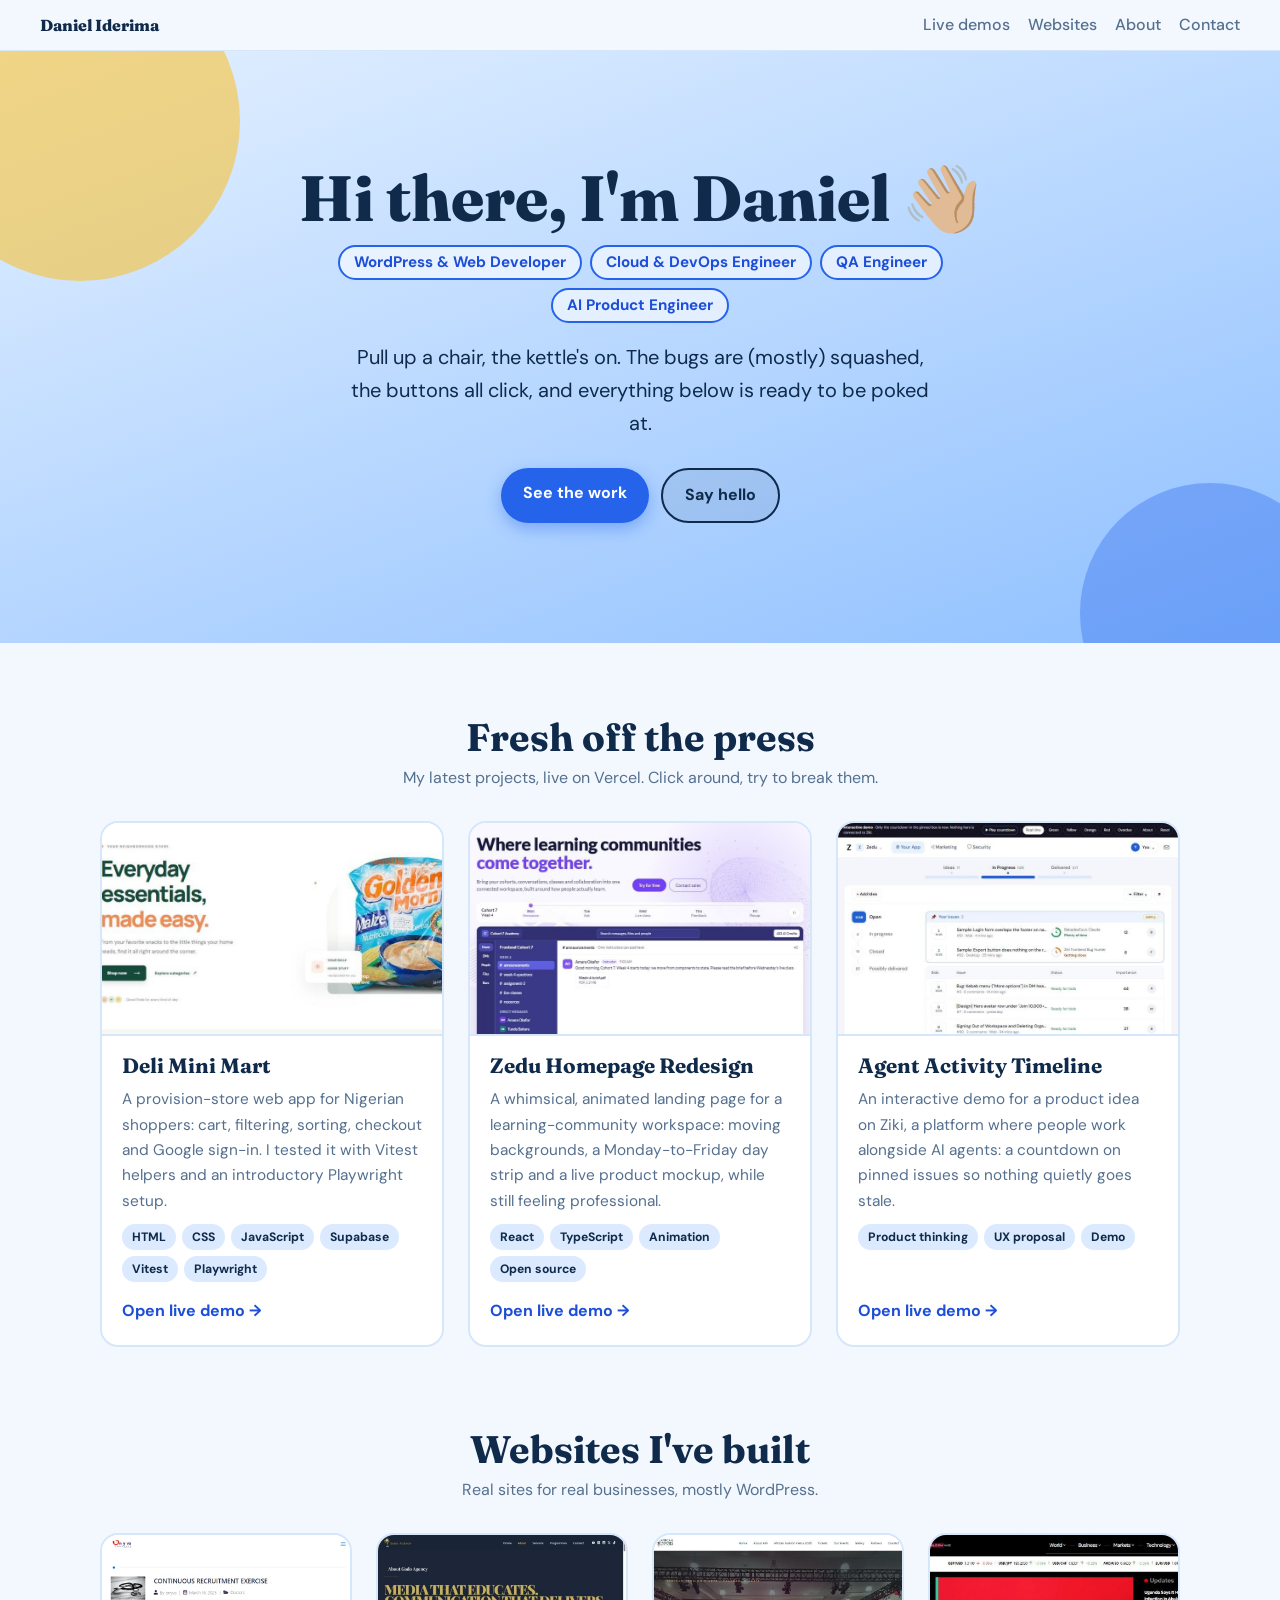
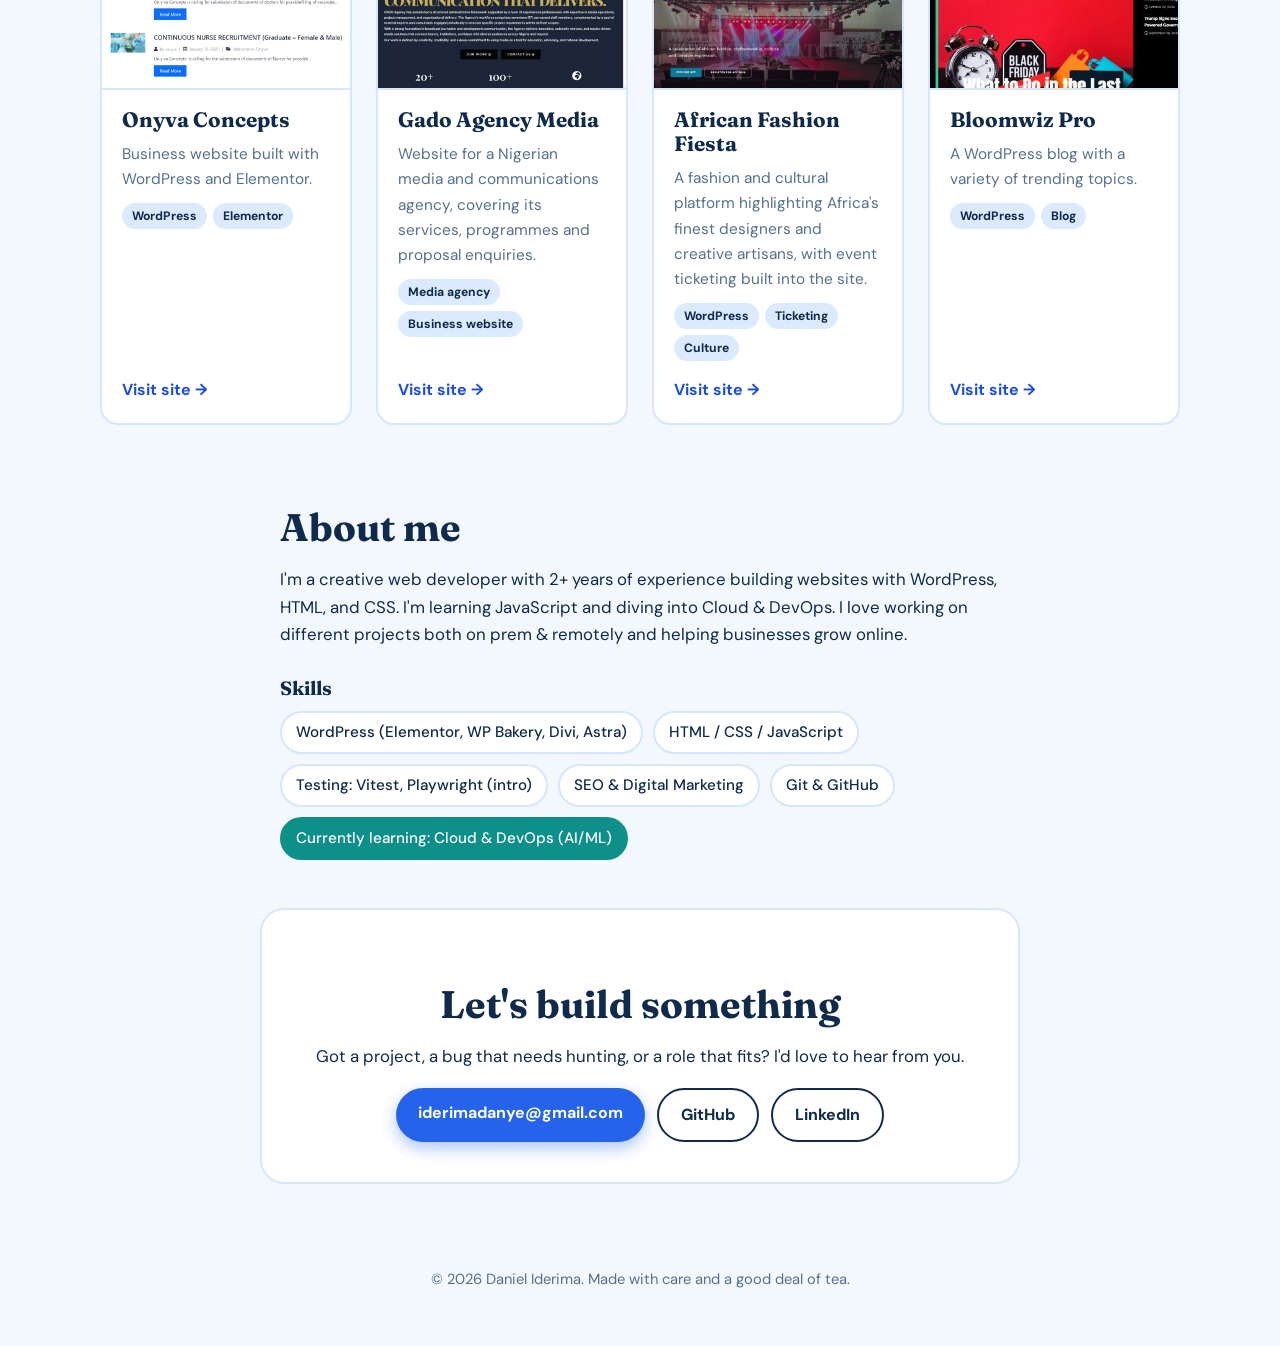
==== commit ba527caa: "AFF card: mention ticketing Co-Authored-By: Claude Sonnet 5.5 <noreply@anthropic.com> Claude-Session" ====
--- a/index.html
+++ b/index.html
@@ -8,7 +8,7 @@
     <link rel="preconnect" href="https://fonts.googleapis.com">
     <link rel="preconnect" href="https://fonts.gstatic.com" crossorigin>
     <link href="https://fonts.googleapis.com/css2?family=DM+Sans:wght@400;500;700&family=Fraunces:opsz,wght@9..144,600;9..144,800&display=swap" rel="stylesheet">
-    <link rel="stylesheet" href="style.css?v=3">
+    <link rel="stylesheet" href="style.css?v=5">
 </head>
 <body>
     <a class="skip" href="#work">Skip to the work</a>
@@ -109,8 +109,8 @@
                     <div class="thumb photo"><img src="images/aff-card.jpg" alt="African Fashion Fiesta homepage showing a runway stage" loading="lazy" width="800" height="500"></div>
                     <div class="body">
                         <h3>African Fashion Fiesta</h3>
-                        <p>A fashion and cultural platform highlighting Africa's finest designers and creative artisans.</p>
-                        <ul class="tags"><li>WordPress</li><li>Culture</li></ul>
+                        <p>A fashion and cultural platform highlighting Africa's finest designers and creative artisans, with event ticketing built into the site.</p>
+                        <ul class="tags"><li>WordPress</li><li>Ticketing</li><li>Culture</li></ul>
                         <span class="go">Visit site →</span>
                     </div>
                 </a>
@@ -150,7 +150,7 @@
             <div class="cta">
                 <a class="btn primary" href="mailto:iderimadanye@gmail.com">iderimadanye@gmail.com</a>
                 <a class="btn ghost" href="https://github.com/BabadeeEsu" target="_blank" rel="noopener">GitHub</a>
-                <a class="btn ghost" href="https://linkedin.com/in/daniel-iderima-666298228/" target="_blank" rel="noopener">LinkedIn</a>
+                <a class="btn ghost" href="https://linkedin.com/in/daniel-iderima-ops/" target="_blank" rel="noopener">LinkedIn</a>
             </div>
         </section>
     </main>
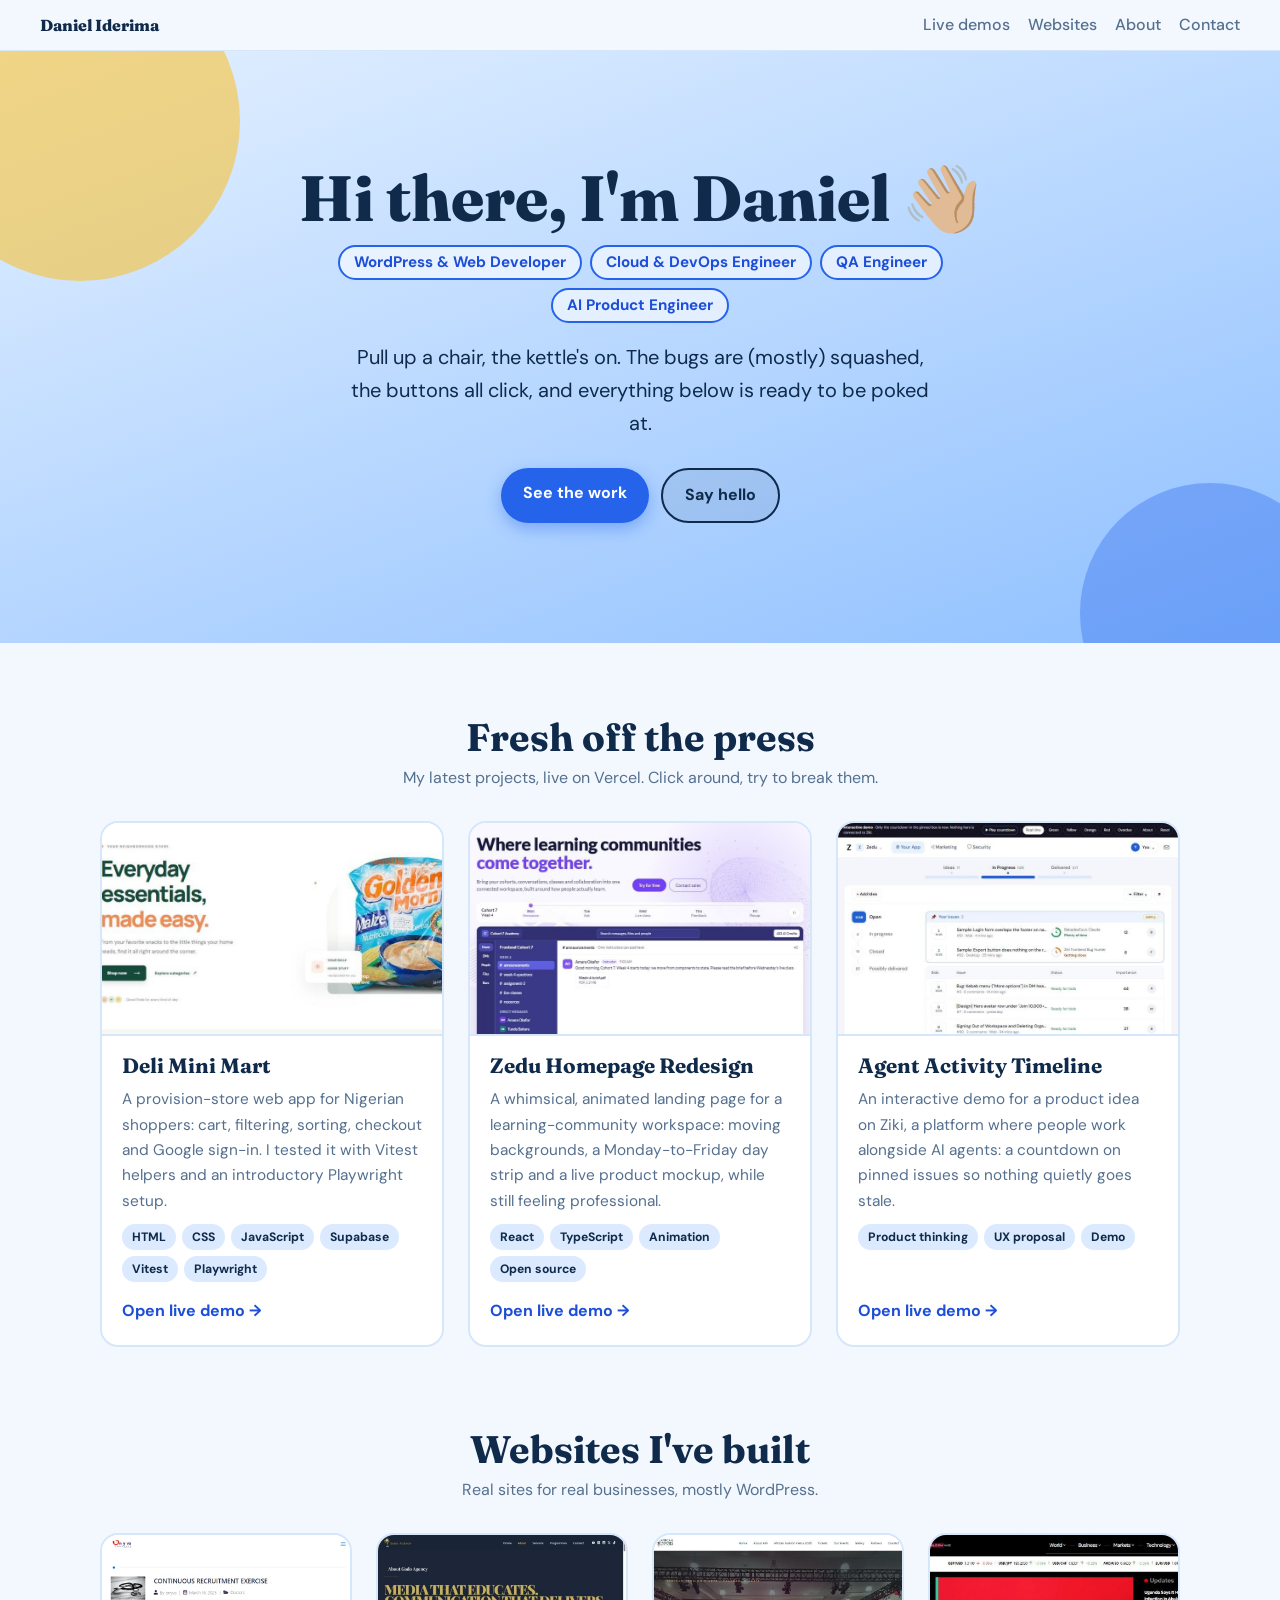
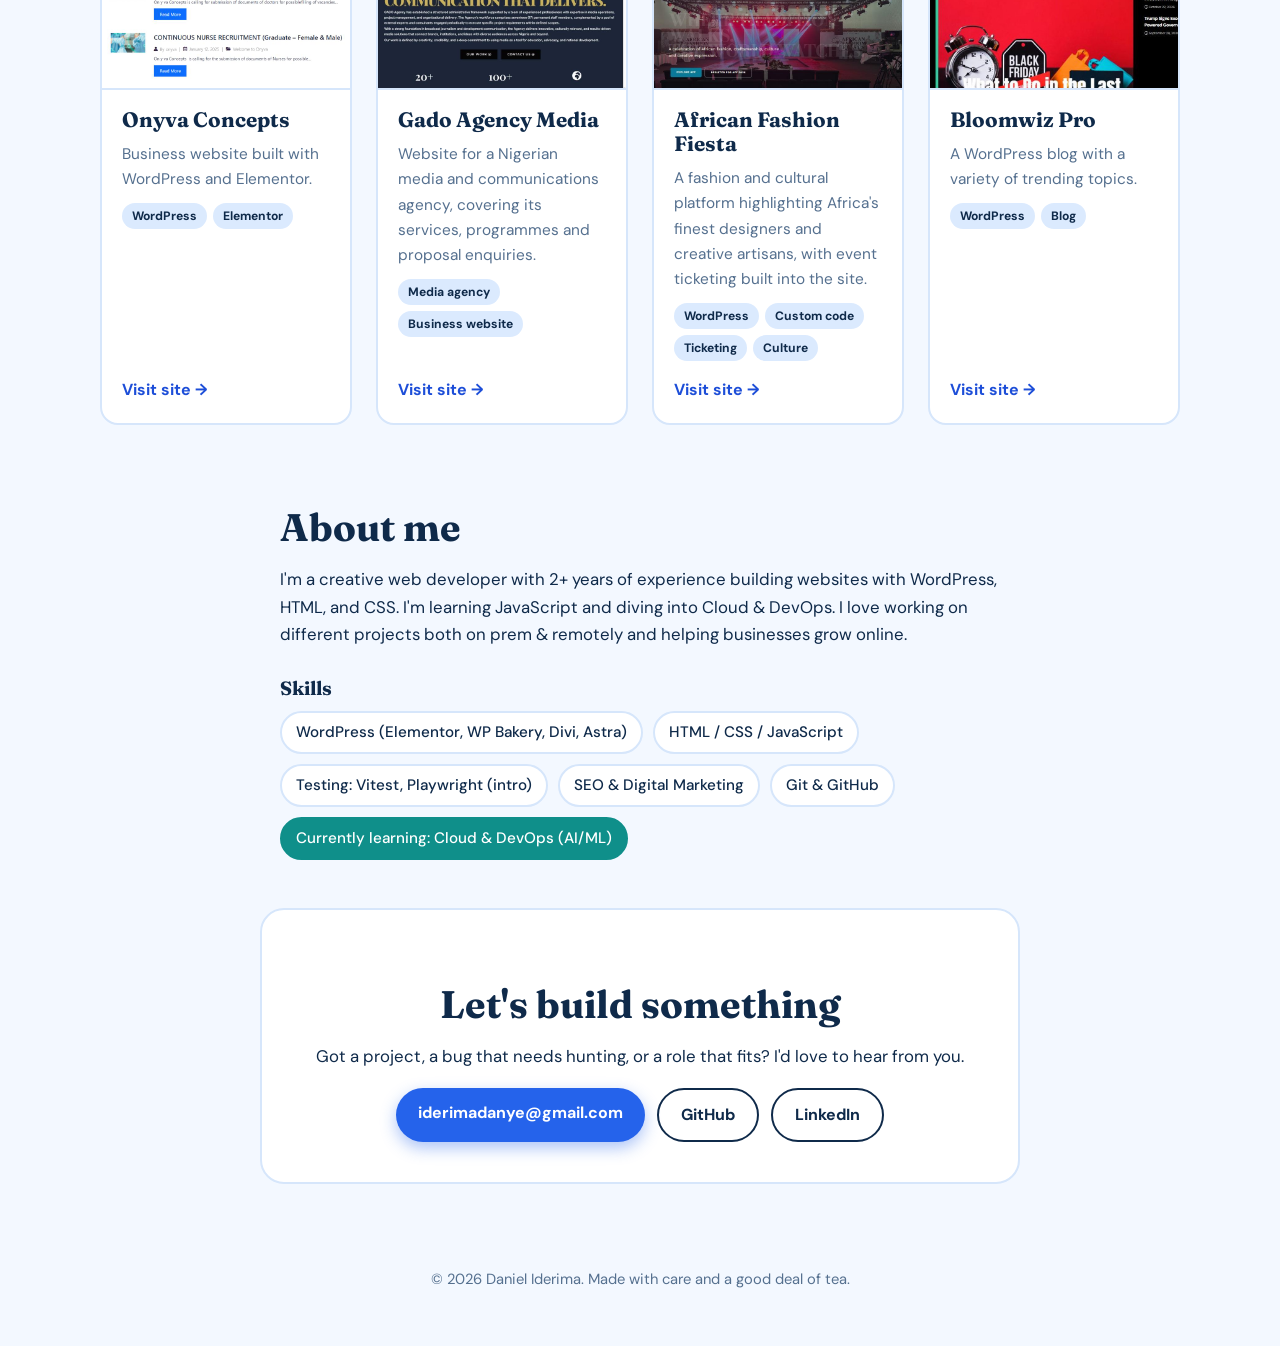
==== commit 3f74886b: "AFF card: add custom code tag Co-Authored-By: Claude Sonnet 5.5 <noreply@anthropic.com> Claude-Sessi" ====
--- a/index.html
+++ b/index.html
@@ -8,7 +8,7 @@
     <link rel="preconnect" href="https://fonts.googleapis.com">
     <link rel="preconnect" href="https://fonts.gstatic.com" crossorigin>
     <link href="https://fonts.googleapis.com/css2?family=DM+Sans:wght@400;500;700&family=Fraunces:opsz,wght@9..144,600;9..144,800&display=swap" rel="stylesheet">
-    <link rel="stylesheet" href="style.css?v=5">
+    <link rel="stylesheet" href="style.css?v=6">
 </head>
 <body>
     <a class="skip" href="#work">Skip to the work</a>
@@ -110,7 +110,7 @@
                     <div class="body">
                         <h3>African Fashion Fiesta</h3>
                         <p>A fashion and cultural platform highlighting Africa's finest designers and creative artisans, with event ticketing built into the site.</p>
-                        <ul class="tags"><li>WordPress</li><li>Ticketing</li><li>Culture</li></ul>
+                        <ul class="tags"><li>WordPress</li><li>Custom code</li><li>Ticketing</li><li>Culture</li></ul>
                         <span class="go">Visit site →</span>
                     </div>
                 </a>
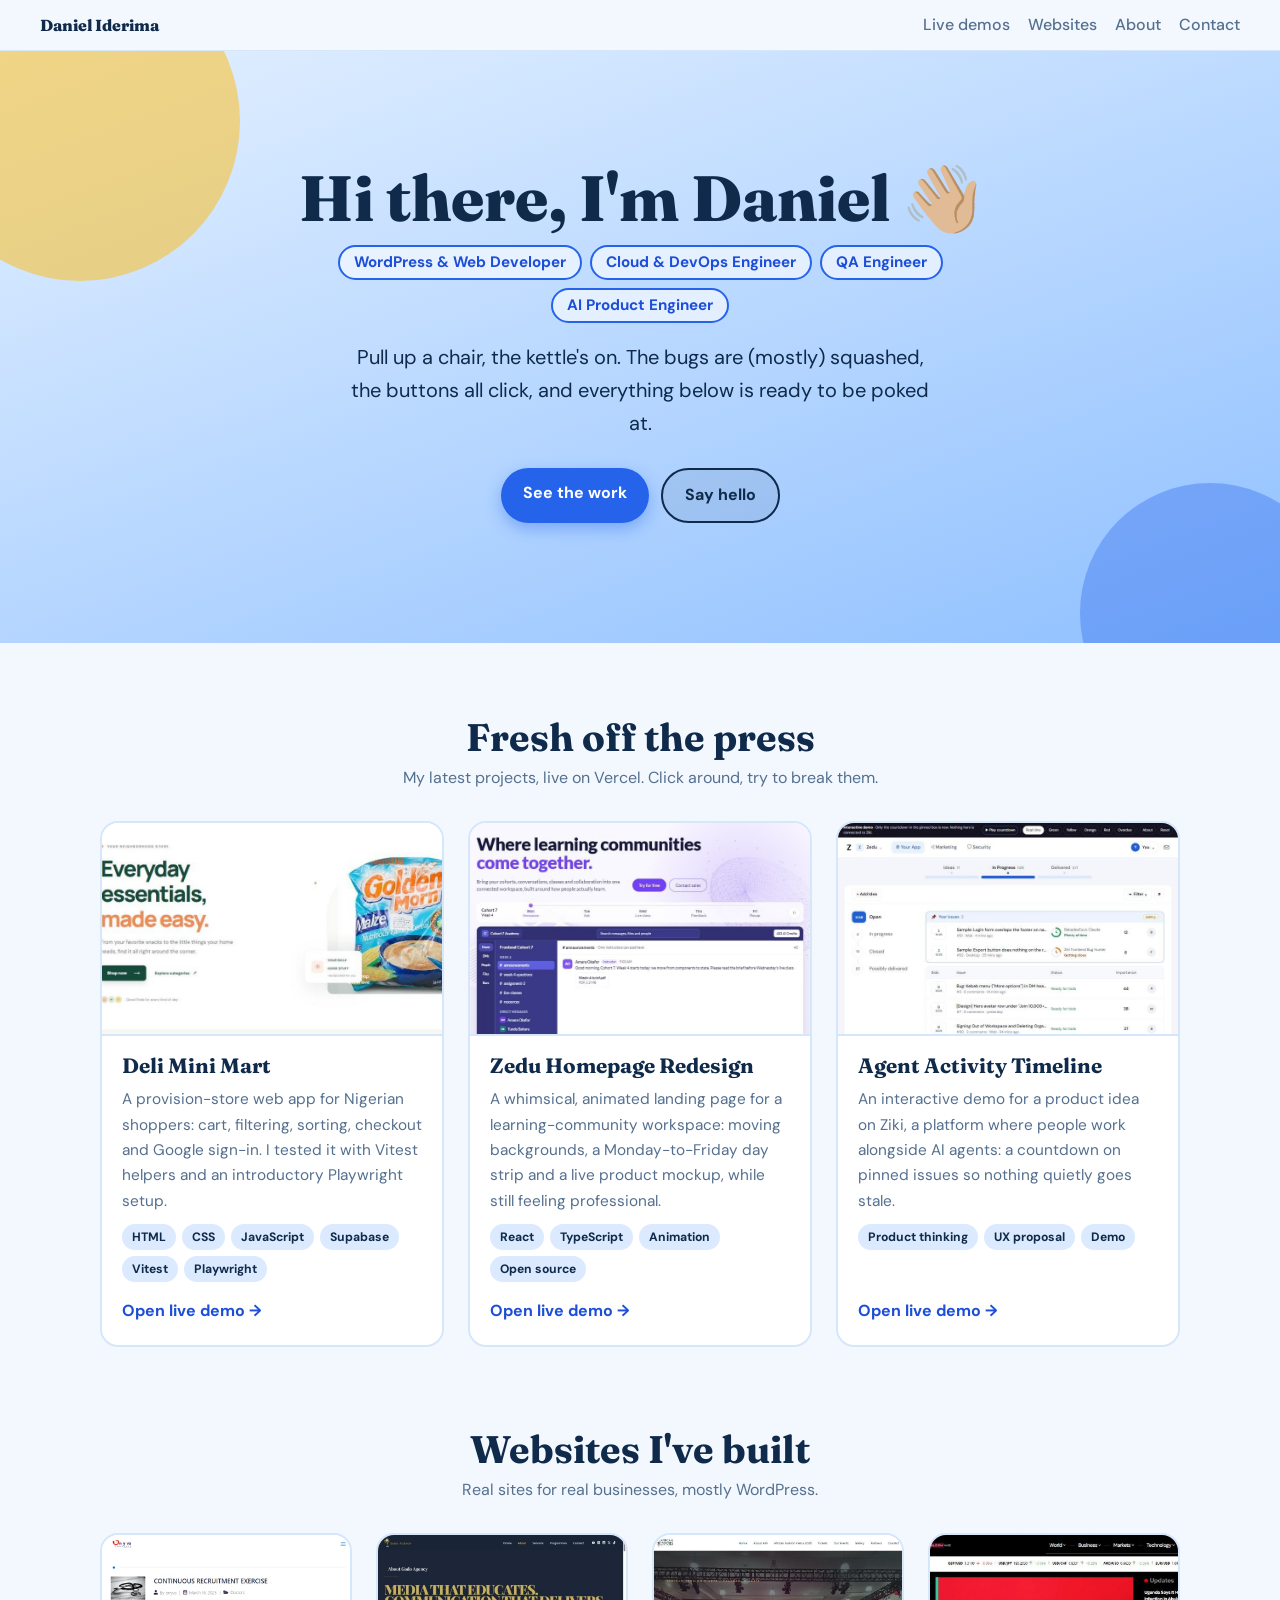
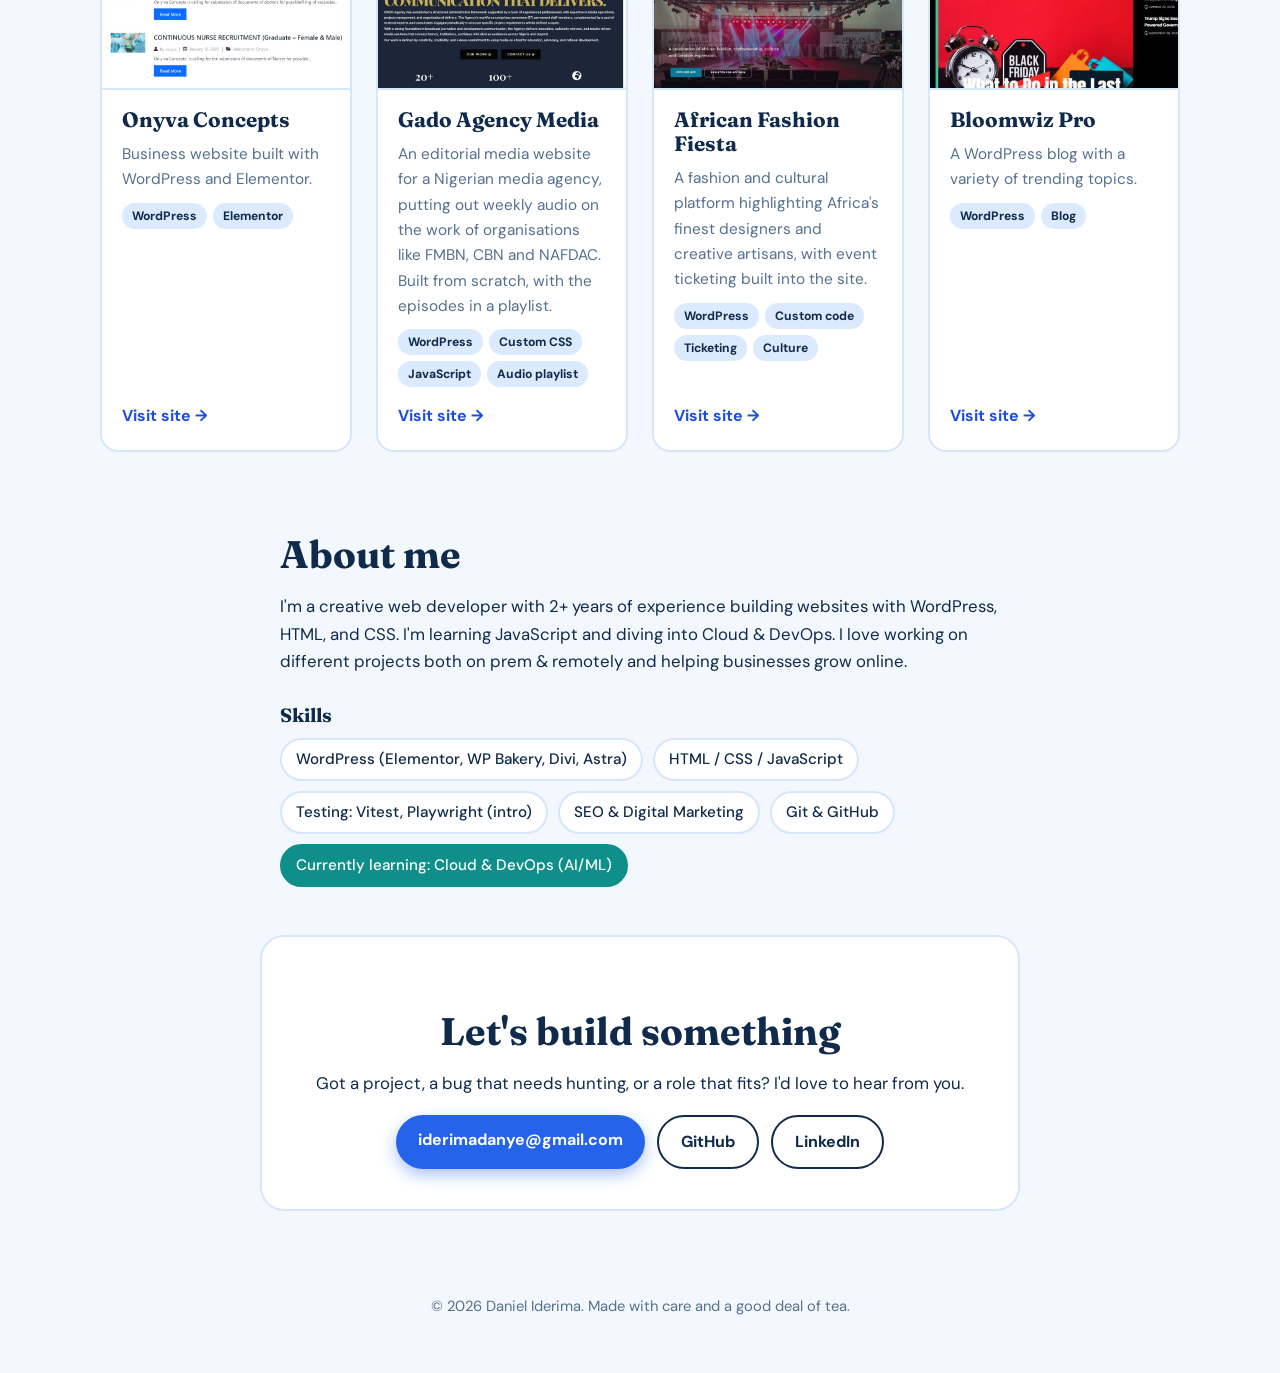
==== commit b2bfe8b5: "Gado card: editorial audio site description Co-Authored-By: Claude Sonnet 5.5 <noreply@anthropic.com" ====
--- a/index.html
+++ b/index.html
@@ -8,7 +8,7 @@
     <link rel="preconnect" href="https://fonts.googleapis.com">
     <link rel="preconnect" href="https://fonts.gstatic.com" crossorigin>
     <link href="https://fonts.googleapis.com/css2?family=DM+Sans:wght@400;500;700&family=Fraunces:opsz,wght@9..144,600;9..144,800&display=swap" rel="stylesheet">
-    <link rel="stylesheet" href="style.css?v=6">
+    <link rel="stylesheet" href="style.css?v=7">
 </head>
 <body>
     <a class="skip" href="#work">Skip to the work</a>
@@ -99,8 +99,8 @@
                     <div class="thumb photo"><img src="images/gado-card.jpg" alt="Gado Agency about page" loading="lazy" width="800" height="500"></div>
                     <div class="body">
                         <h3>Gado Agency Media</h3>
-                        <p>Website for a Nigerian media and communications agency, covering its services, programmes and proposal enquiries.</p>
-                        <ul class="tags"><li>Media agency</li><li>Business website</li></ul>
+                        <p>An editorial media website for a Nigerian media agency, putting out weekly audio on the work of organisations like FMBN, CBN and NAFDAC. Built from scratch, with the episodes in a playlist.</p>
+                        <ul class="tags"><li>WordPress</li><li>Custom CSS</li><li>JavaScript</li><li>Audio playlist</li></ul>
                         <span class="go">Visit site →</span>
                     </div>
                 </a>
